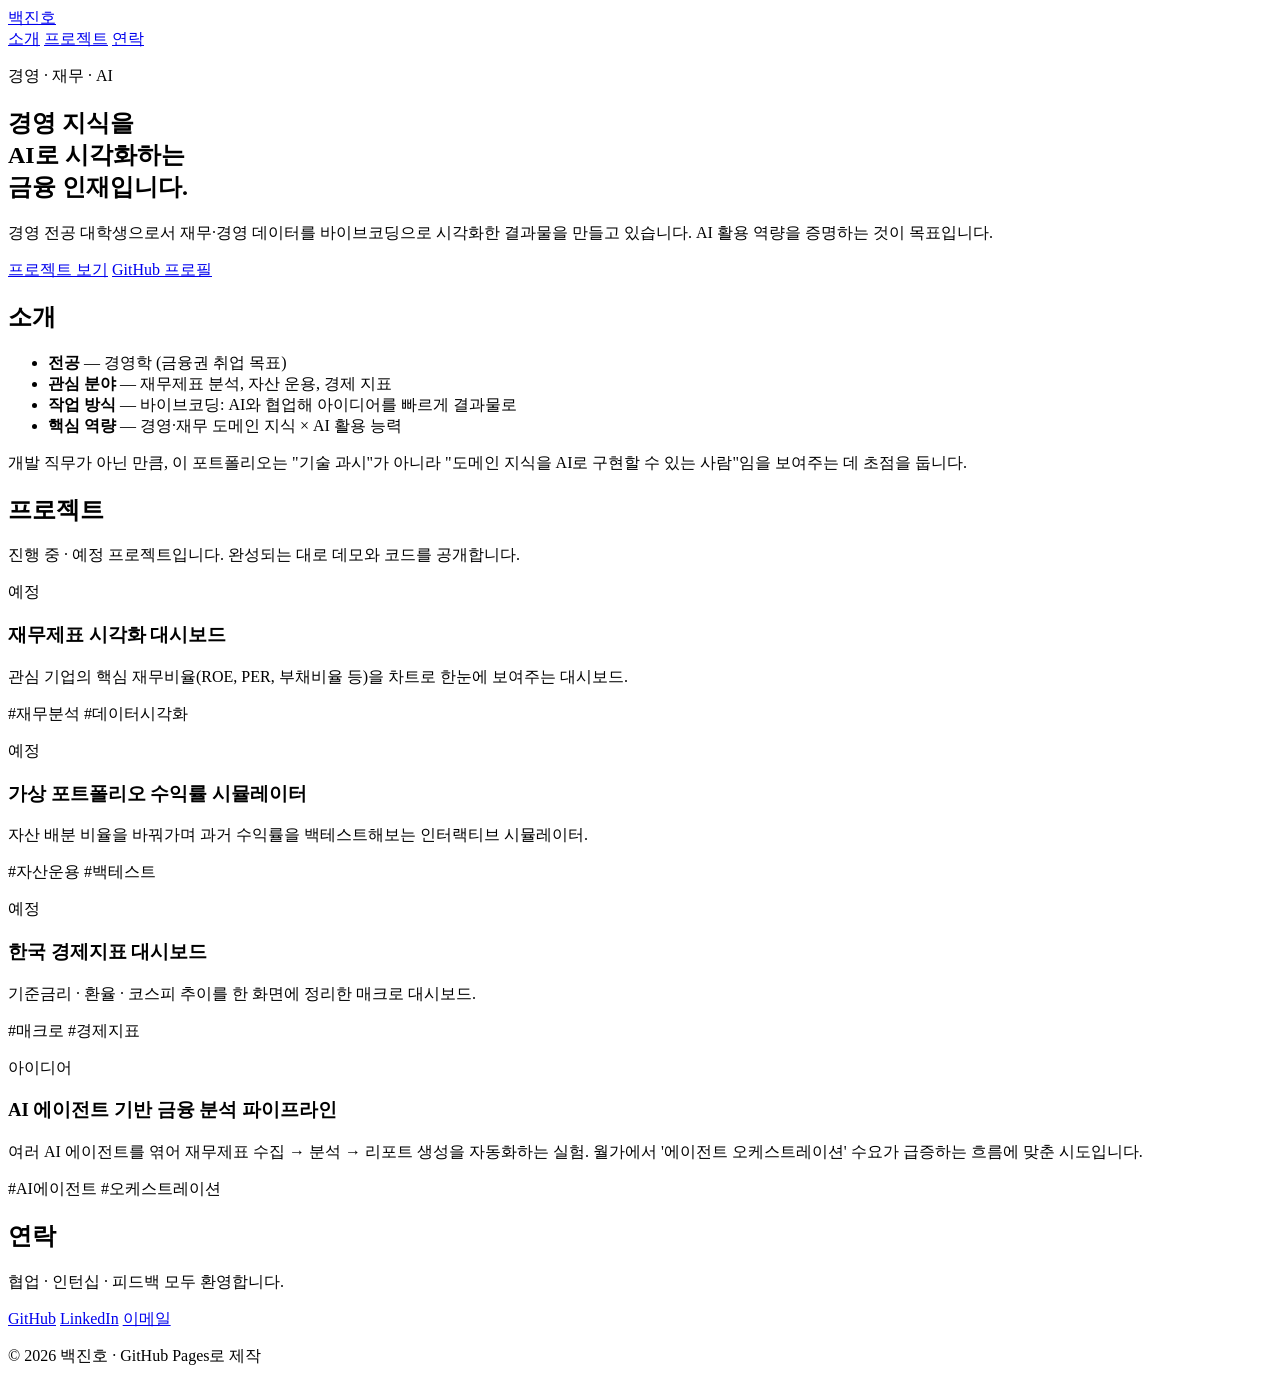
==== index.html @ d3ca421b "Add portfolio skeleton" ====
<!DOCTYPE html>
<html lang="ko">
<head>
  <meta charset="UTF-8" />
  <meta name="viewport" content="width=device-width, initial-scale=1.0" />
  <title>백진호 — 경영 × AI 포트폴리오</title>
  <meta name="description" content="경영·재무 지식을 AI(바이브코딩)로 시각화하는 금융 인재, 백진호의 포트폴리오" />
  <link rel="stylesheet" href="style.css" />
</head>
<body>
  <header class="site-header">
    <div class="container header-inner">
      <!-- TODO: 깃허브 유저네임 확정 후 로고/링크 교체 -->
      <a class="logo" href="#">백진호</a>
      <nav>
        <a href="#about">소개</a>
        <a href="#projects">프로젝트</a>
        <a href="#contact">연락</a>
      </nav>
    </div>
  </header>

  <main>
    <section class="hero">
      <div class="container">
        <p class="hero-kicker">경영 · 재무 · AI</p>
        <h1>경영 지식을<br />AI로 시각화하는<br />금융 인재입니다.</h1>
        <p class="hero-sub">
          경영 전공 대학생으로서 재무·경영 데이터를 바이브코딩으로
          시각화한 결과물을 만들고 있습니다. AI 활용 역량을 증명하는 것이 목표입니다.
        </p>
        <div class="hero-actions">
          <a class="btn primary" href="#projects">프로젝트 보기</a>
          <!-- TODO: 깃허브 유저네임으로 교체, 예: https://github.com/깃허브아이디 -->
          <a class="btn" href="https://github.com/" target="_blank" rel="noopener">GitHub 프로필</a>
        </div>
      </div>
    </section>

    <section id="about" class="section">
      <div class="container">
        <h2>소개</h2>
        <ul class="about-list">
          <li><strong>전공</strong> — 경영학 (금융권 취업 목표)</li>
          <li><strong>관심 분야</strong> — 재무제표 분석, 자산 운용, 경제 지표</li>
          <li><strong>작업 방식</strong> — 바이브코딩: AI와 협업해 아이디어를 빠르게 결과물로</li>
          <li><strong>핵심 역량</strong> — 경영·재무 도메인 지식 × AI 활용 능력</li>
        </ul>
        <p class="note">
          개발 직무가 아닌 만큼, 이 포트폴리오는 "기술 과시"가 아니라
          "도메인 지식을 AI로 구현할 수 있는 사람"임을 보여주는 데 초점을 둡니다.
        </p>
      </div>
    </section>

    <section id="projects" class="section alt">
      <div class="container">
        <h2>프로젝트</h2>
        <p class="section-sub">진행 중 · 예정 프로젝트입니다. 완성되는 대로 데모와 코드를 공개합니다.</p>
        <div class="cards">
          <article class="card">
            <span class="badge upcoming">예정</span>
            <h3>재무제표 시각화 대시보드</h3>
            <p>관심 기업의 핵심 재무비율(ROE, PER, 부채비율 등)을 차트로 한눈에 보여주는 대시보드.</p>
            <p class="tags">#재무분석 #데이터시각화</p>
          </article>
          <article class="card">
            <span class="badge upcoming">예정</span>
            <h3>가상 포트폴리오 수익률 시뮬레이터</h3>
            <p>자산 배분 비율을 바꿔가며 과거 수익률을 백테스트해보는 인터랙티브 시뮬레이터.</p>
            <p class="tags">#자산운용 #백테스트</p>
          </article>
          <article class="card">
            <span class="badge upcoming">예정</span>
            <h3>한국 경제지표 대시보드</h3>
            <p>기준금리 · 환율 · 코스피 추이를 한 화면에 정리한 매크로 대시보드.</p>
            <p class="tags">#매크로 #경제지표</p>
          </article>
          <article class="card">
            <span class="badge idea">아이디어</span>
            <h3>AI 에이전트 기반 금융 분석 파이프라인</h3>
            <p>여러 AI 에이전트를 엮어 재무제표 수집 → 분석 → 리포트 생성을 자동화하는 실험.
               월가에서 '에이전트 오케스트레이션' 수요가 급증하는 흐름에 맞춘 시도입니다.</p>
            <p class="tags">#AI에이전트 #오케스트레이션</p>
          </article>
        </div>
      </div>
    </section>

    <section id="contact" class="section">
      <div class="container">
        <h2>연락</h2>
        <p>협업 · 인턴십 · 피드백 모두 환영합니다.</p>
        <div class="contact-links">
          <!-- TODO: 실제 링크로 교체 -->
          <a href="https://github.com/" target="_blank" rel="noopener">GitHub</a>
          <a href="https://www.linkedin.com/" target="_blank" rel="noopener">LinkedIn</a>
          <a href="mailto:">이메일</a>
        </div>
      </div>
    </section>
  </main>

  <footer class="site-footer">
    <div class="container">
      <p>© 2026 백진호 · GitHub Pages로 제작</p>
    </div>
  </footer>
</body>
</html>
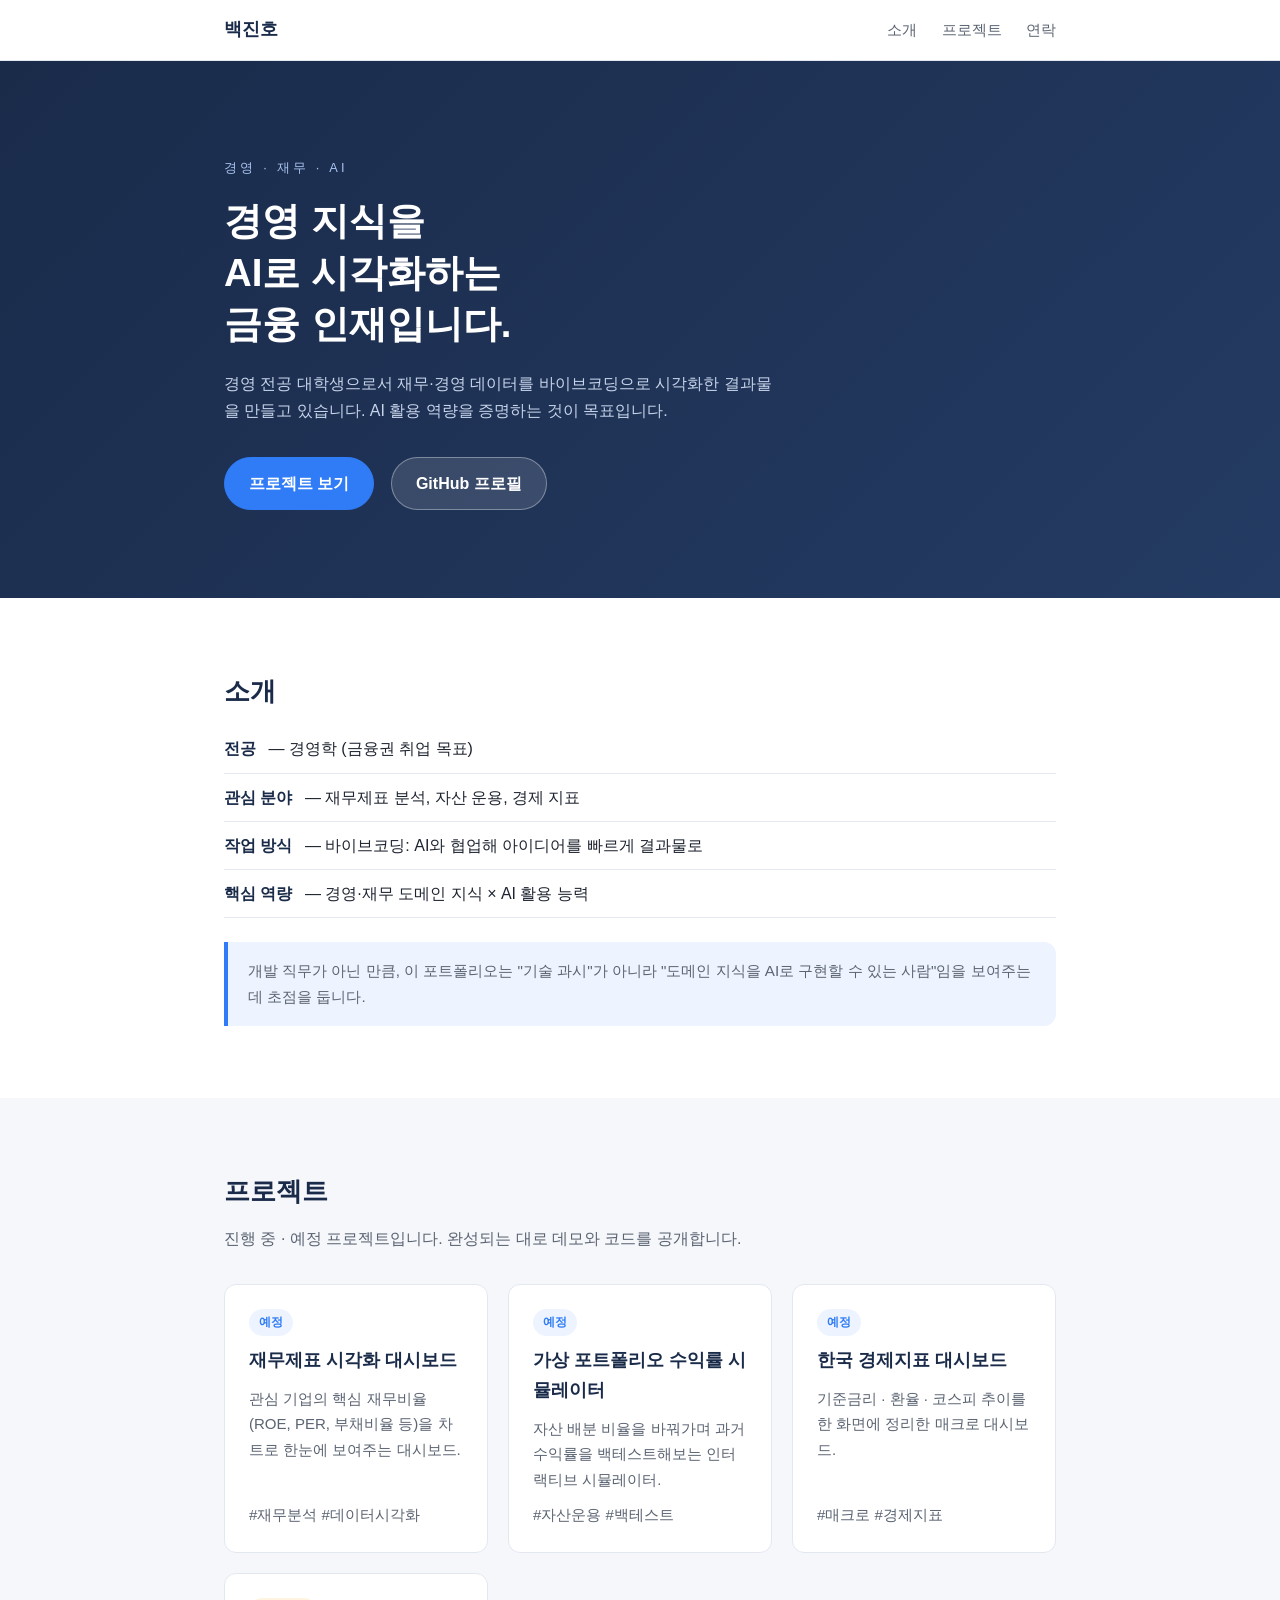
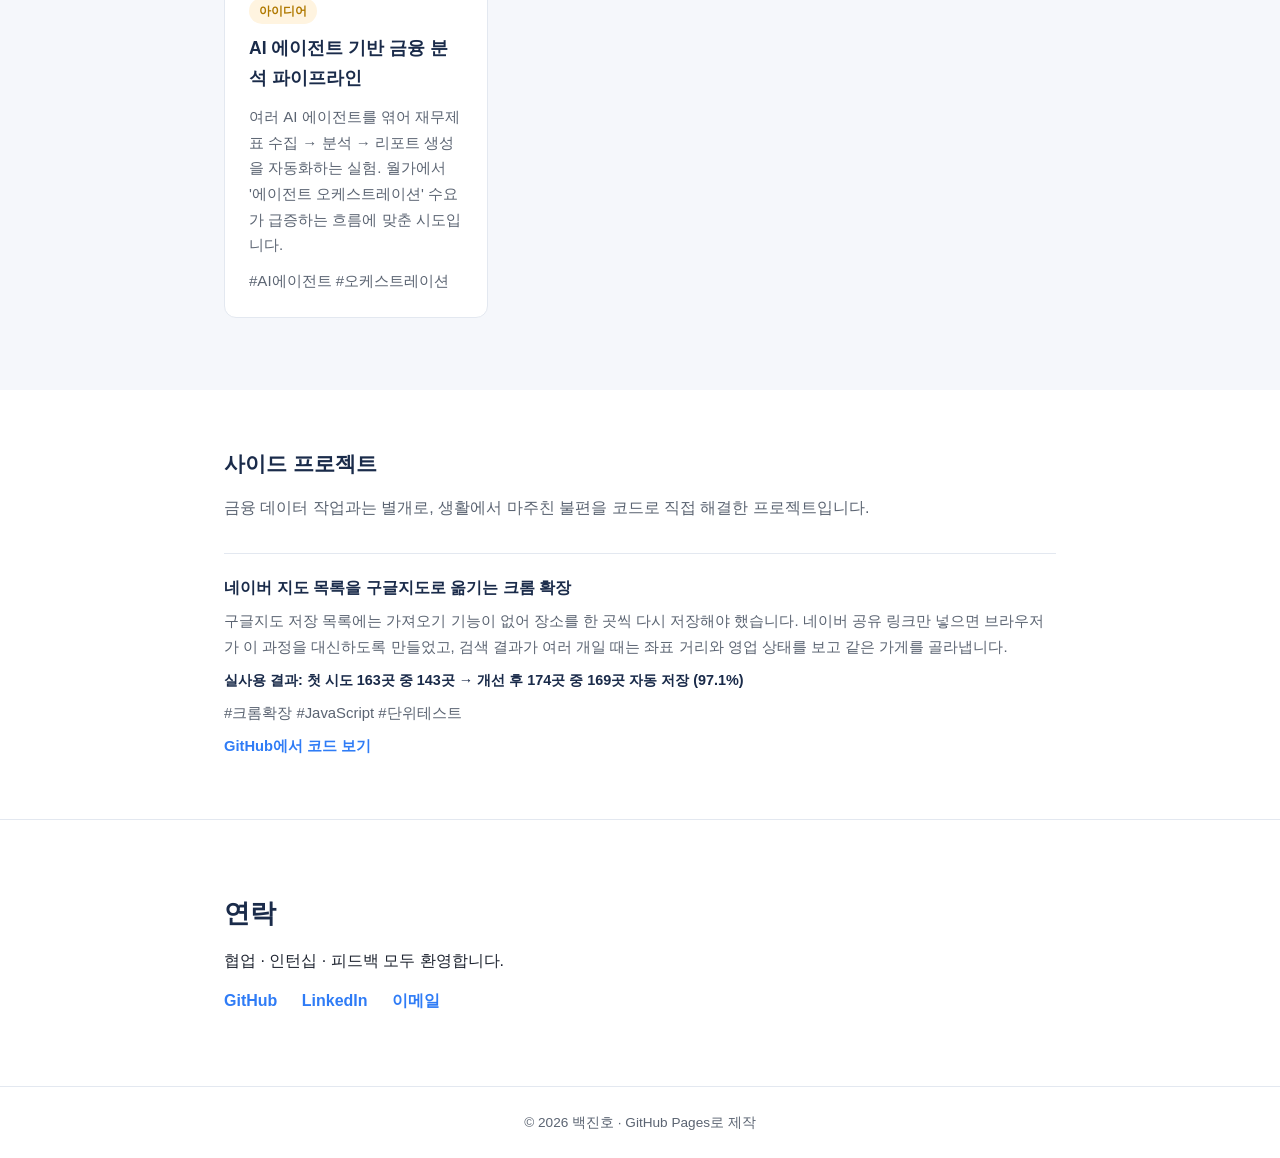
==== commit a3084692: "사이드 프로젝트 섹션 추가: 네이버 → 구글지도 목록 크롬 확장 금융 데이터 프로젝트 뒤에 별도 섹션으로 두고, 카드보다 가벼운 목록 형태로 표시했다. 실사용 결과(163곳 중 1" ====
--- a/index.html
+++ b/index.html
@@ -87,6 +87,24 @@
       </div>
     </section>
 
+    <section id="side" class="section side">
+      <div class="container">
+        <h2>사이드 프로젝트</h2>
+        <p class="section-sub">금융 데이터 작업과는 별개로, 생활에서 마주친 불편을 코드로 직접 해결한 프로젝트입니다.</p>
+        <div class="side-list">
+          <article class="side-item">
+            <h3>네이버 지도 목록을 구글지도로 옮기는 크롬 확장</h3>
+            <p>구글지도 저장 목록에는 가져오기 기능이 없어 장소를 한 곳씩 다시 저장해야 했습니다.
+               네이버 공유 링크만 넣으면 브라우저가 이 과정을 대신하도록 만들었고,
+               검색 결과가 여러 개일 때는 좌표 거리와 영업 상태를 보고 같은 가게를 골라냅니다.</p>
+            <p class="result">실사용 결과: 첫 시도 163곳 중 143곳 → 개선 후 174곳 중 169곳 자동 저장 (97.1%)</p>
+            <p class="tags">#크롬확장 #JavaScript #단위테스트</p>
+            <a class="card-link" href="https://github.com/jinhopaek/naver-to-gmaps" target="_blank" rel="noopener">GitHub에서 코드 보기</a>
+          </article>
+        </div>
+      </div>
+    </section>
+
     <section id="contact" class="section">
       <div class="container">
         <h2>연락</h2>
--- a/style.css
+++ b/style.css
@@ -0,0 +1,124 @@
+/* 백진호 포트폴리오 — 심플하고 전문적인 금융 톤 */
+:root {
+  --navy: #1a2b4a;
+  --navy-light: #243b63;
+  --accent: #2f7cf6;
+  --bg: #ffffff;
+  --bg-alt: #f5f7fb;
+  --text: #1e2430;
+  --muted: #5b6472;
+  --border: #e3e8f0;
+  --radius: 12px;
+}
+
+* { box-sizing: border-box; margin: 0; padding: 0; }
+
+body {
+  font-family: -apple-system, "Pretendard", "Apple SD Gothic Neo", "Noto Sans KR", sans-serif;
+  color: var(--text);
+  background: var(--bg);
+  line-height: 1.7;
+}
+
+.container { max-width: 880px; margin: 0 auto; padding: 0 24px; }
+
+/* 헤더 */
+.site-header {
+  position: sticky; top: 0; z-index: 10;
+  background: rgba(255, 255, 255, 0.92);
+  backdrop-filter: blur(8px);
+  border-bottom: 1px solid var(--border);
+}
+.header-inner {
+  display: flex; justify-content: space-between; align-items: center;
+  height: 60px;
+}
+.logo { font-weight: 800; font-size: 1.1rem; color: var(--navy); text-decoration: none; }
+nav a { margin-left: 20px; color: var(--muted); text-decoration: none; font-size: 0.95rem; }
+nav a:hover { color: var(--navy); }
+
+/* 히어로 */
+.hero {
+  background: linear-gradient(135deg, var(--navy) 0%, var(--navy-light) 100%);
+  color: #fff;
+  padding: 96px 0 88px;
+}
+.hero-kicker {
+  letter-spacing: 0.25em; font-size: 0.8rem; color: #a9c3ef; margin-bottom: 16px;
+}
+.hero h1 { font-size: 2.4rem; line-height: 1.35; margin-bottom: 20px; }
+.hero-sub { color: #c7d4ea; max-width: 560px; margin-bottom: 32px; }
+.hero-actions .btn {
+  display: inline-block; padding: 12px 24px; border-radius: 999px;
+  text-decoration: none; font-weight: 600; margin-right: 12px;
+  background: rgba(255, 255, 255, 0.12); color: #fff;
+  border: 1px solid rgba(255, 255, 255, 0.35);
+}
+.hero-actions .btn.primary { background: var(--accent); border-color: var(--accent); }
+.hero-actions .btn:hover { opacity: 0.88; }
+
+/* 섹션 */
+.section { padding: 72px 0; }
+.section.alt { background: var(--bg-alt); }
+.section h2 { font-size: 1.6rem; color: var(--navy); margin-bottom: 12px; }
+.section-sub { color: var(--muted); margin-bottom: 32px; }
+
+.about-list { list-style: none; margin-bottom: 24px; }
+.about-list li { padding: 10px 0; border-bottom: 1px solid var(--border); }
+.about-list strong { color: var(--navy); margin-right: 8px; }
+.note {
+  background: #eef4ff; border-left: 4px solid var(--accent);
+  padding: 16px 20px; border-radius: 0 var(--radius) var(--radius) 0;
+  color: var(--muted); font-size: 0.95rem;
+}
+
+/* 카드 */
+.cards {
+  display: grid; grid-template-columns: repeat(auto-fill, minmax(260px, 1fr));
+  gap: 20px;
+}
+.card {
+  background: #fff; border: 1px solid var(--border); border-radius: var(--radius);
+  padding: 24px; display: flex; flex-direction: column; gap: 10px;
+}
+.card h3 { font-size: 1.1rem; color: var(--navy); }
+.card p { color: var(--muted); font-size: 0.94rem; }
+.tags { font-size: 0.82rem; color: var(--accent); margin-top: auto; }
+.badge {
+  align-self: flex-start; font-size: 0.75rem; font-weight: 700;
+  padding: 3px 10px; border-radius: 999px;
+  background: #eef4ff; color: var(--accent);
+}
+.badge.idea { background: #fff4e0; color: #b07900; }
+/* 사이드 프로젝트: 본 프로젝트 뒤에, 카드보다 가볍게 */
+.section.side { padding: 56px 0; }
+.section.side h2 { font-size: 1.3rem; }
+.side-item {
+  border-top: 1px solid var(--border); padding: 20px 0 4px;
+  display: flex; flex-direction: column; gap: 8px;
+}
+.side-item h3 { font-size: 1.02rem; color: var(--navy); }
+.side-item p { color: var(--muted); font-size: 0.93rem; }
+.side-item .result { color: var(--navy); font-weight: 600; font-size: 0.9rem; }
+.side-item .tags { margin-top: 0; }
+.card-link { align-self: flex-start; color: var(--accent); font-weight: 600; font-size: 0.92rem; text-decoration: none; }
+.card-link:hover { text-decoration: underline; }
+.section:not(.alt) + .section:not(.alt) { border-top: 1px solid var(--border); }
+
+/* 연락 */
+.contact-links a {
+  display: inline-block; margin: 12px 20px 0 0;
+  color: var(--accent); font-weight: 600; text-decoration: none;
+}
+.contact-links a:hover { text-decoration: underline; }
+
+/* 푸터 */
+.site-footer {
+  border-top: 1px solid var(--border);
+  padding: 24px 0; color: var(--muted); font-size: 0.85rem; text-align: center;
+}
+
+@media (max-width: 600px) {
+  .hero h1 { font-size: 1.8rem; }
+  .hero { padding: 64px 0 56px; }
+}
